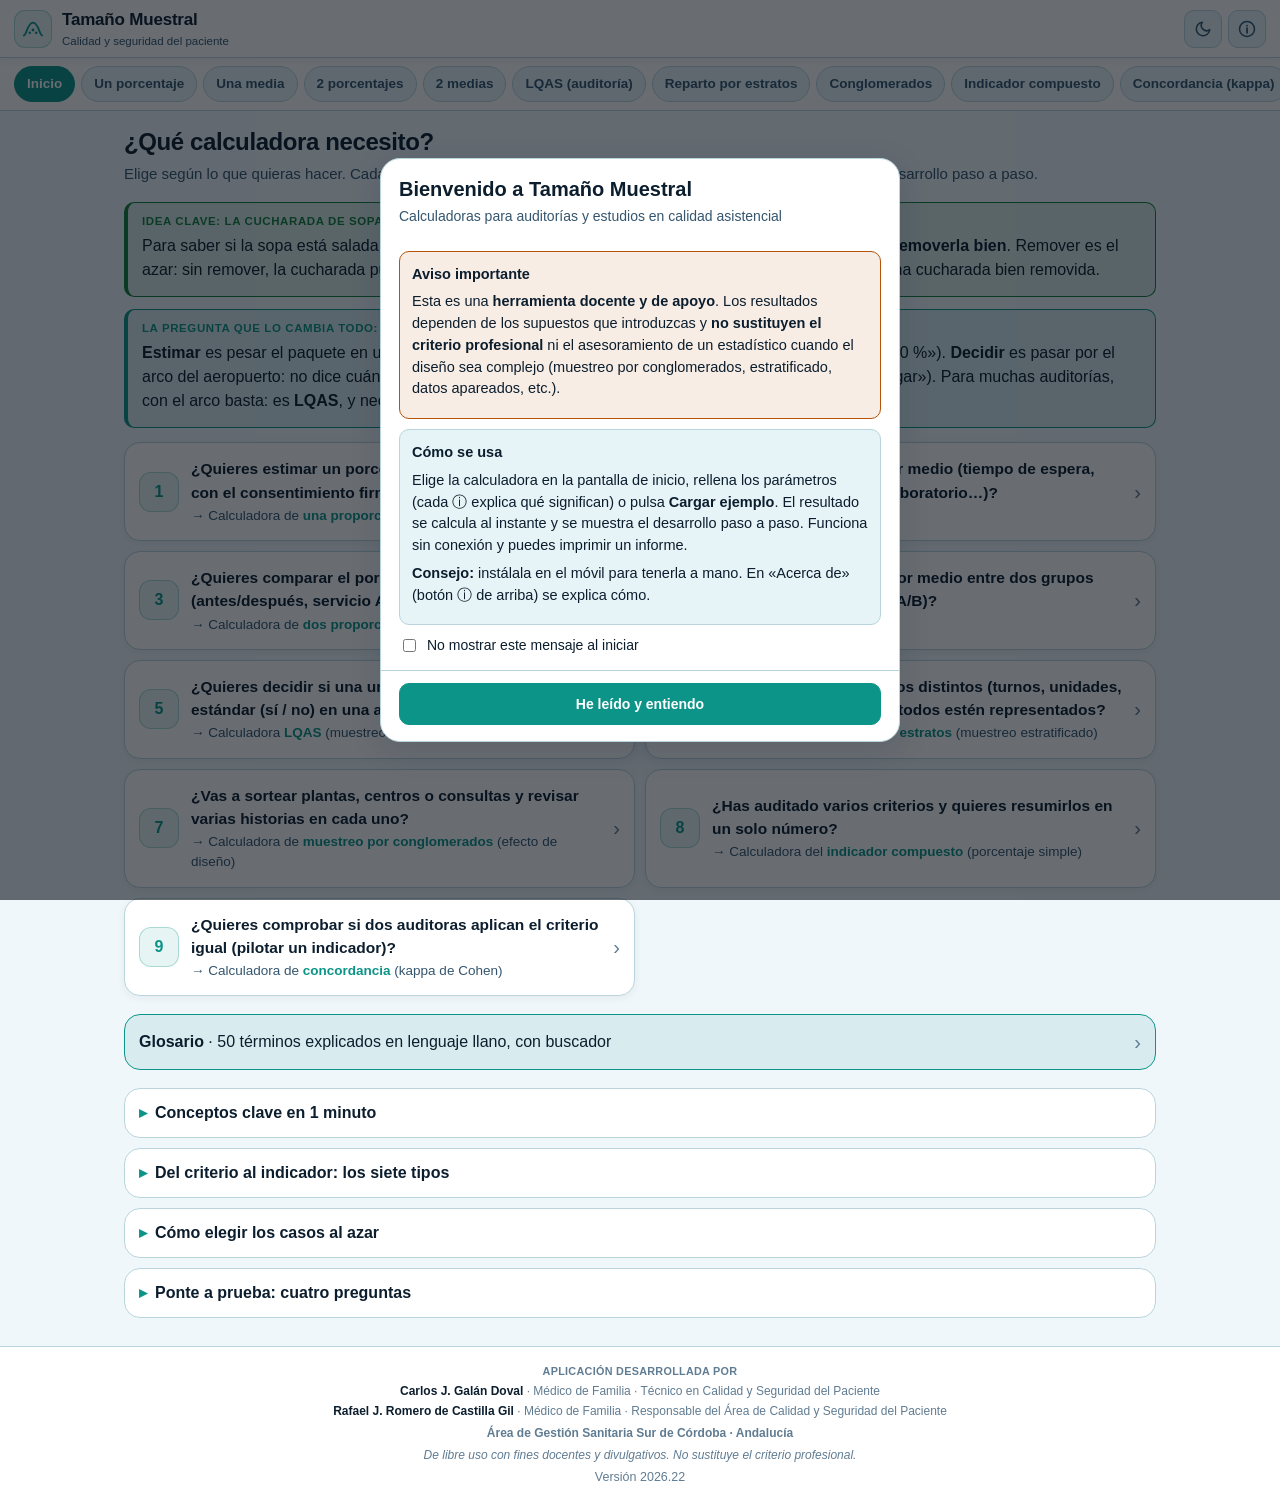
==== tamano-muestral/index.html @ 7756d3dc "Edición independiente 2026.17 Co-Authored-By: Claude Opus 5.5 <noreply@anthropic.com>" ====
<!DOCTYPE html>
<html lang="es">
<head>
  <meta charset="UTF-8" />
  <meta name="viewport" content="width=device-width, initial-scale=1.0" />
  <meta name="theme-color" content="#0d1b2a" id="meta-theme-color" />
  <meta name="mobile-web-app-capable" content="yes" />
  <meta name="apple-mobile-web-app-capable" content="yes" />
  <meta name="apple-mobile-web-app-status-bar-style" content="black-translucent" />
  <meta name="apple-mobile-web-app-title" content="Tamaño Muestral" />
  <meta name="description" content="Calculadoras de tamaño muestral para auditorías y estudios en calidad asistencial: proporciones, medias, comparación de grupos y LQAS" />
  <link rel="manifest" href="manifest.json" />
  <link rel="icon" type="image/png" sizes="32x32" href="favicon-32.png?v=1" />
  <link rel="icon" type="image/png" sizes="16x16" href="favicon-16.png?v=1" />
  <link rel="apple-touch-icon" href="icon-180.png?v=1" />
  <title>Tamaño Muestral · Calidad asistencial</title>
  <script>
    // Tema antes del primer pintado (evita parpadeo): preferencia guardada o del sistema
    (function () {
      var t = null; try { t = localStorage.getItem("ei-aud-tm-tammuestral-tema"); } catch (e) {}
      if (!t) t = (window.matchMedia && matchMedia("(prefers-color-scheme: dark)").matches) ? "oscuro" : "claro";
      document.documentElement.setAttribute("data-tema", t);
    })();
  </script>
  <link rel="stylesheet" href="styles.css?v=2026.22" />
</head>
<body>

  <header class="app-header">
    <a class="header-brand" href="#/" aria-label="Inicio">
      <span class="header-logo">
        <svg width="22" height="22" viewBox="0 0 24 24" fill="none" aria-hidden="true"><path d="M2 19c3 0 4-14 10-14s7 14 10 14" stroke="currentColor" stroke-width="2" stroke-linecap="round"/><circle cx="12" cy="13" r="1.6" fill="currentColor"/><circle cx="8.5" cy="16" r="1.4" fill="currentColor"/><circle cx="15.5" cy="16" r="1.4" fill="currentColor"/></svg>
      </span>
      <span>
        <span class="header-title">Tamaño Muestral</span>
        <span class="header-subtitle">Calidad y seguridad del paciente</span>
      </span>
    </a>
    <div class="header-actions">
      <button class="icon-btn" id="btn-tema" aria-label="Cambiar entre modo claro y oscuro" title="Modo claro / oscuro">
        <svg width="18" height="18" viewBox="0 0 24 24" fill="none" aria-hidden="true"><path d="M21 12.8A9 9 0 1 1 11.2 3a7 7 0 0 0 9.8 9.8z" stroke="currentColor" stroke-width="2" stroke-linejoin="round"/></svg>
      </button>
      <button class="icon-btn" id="btn-acerca" aria-label="Acerca de" title="Acerca de">
        <svg width="18" height="18" viewBox="0 0 24 24" fill="none" aria-hidden="true"><circle cx="12" cy="12" r="10" stroke="currentColor" stroke-width="2"/><path d="M12 11v6M12 7.5v.01" stroke="currentColor" stroke-width="2.4" stroke-linecap="round"/></svg>
      </button>
    </div>
  </header>

  <nav class="calc-nav" id="calc-nav" aria-label="Calculadoras"></nav>

  <main id="view" class="view" tabindex="-1"></main>

  <footer class="app-footer">
    <span class="autor-titulo">Aplicación desarrollada por</span>
    <span class="autor"><b>Carlos J. Galán Doval</b> · Médico de Familia · Técnico en Calidad y Seguridad del Paciente</span>
    <span class="autor"><b>Rafael J. Romero de Castilla Gil</b> · Médico de Familia · Responsable del Área de Calidad y Seguridad del Paciente</span>
    <span class="autor-area">Área de Gestión Sanitaria Sur de Córdoba · Andalucía</span>
    <span class="autor-uso">De libre uso con fines docentes y divulgativos. No sustituye el criterio profesional.</span>
    <span class="footer-version" id="footer-version"></span>
  </footer>

  <!-- MODAL BIENVENIDA -->
  <div class="modal-overlay" id="modal-bienvenida" hidden>
    <div class="modal" role="dialog" aria-modal="true" aria-labelledby="bienv-titulo">
      <div class="modal-header">
        <h2 id="bienv-titulo">Bienvenido a Tamaño Muestral</h2>
        <p class="modal-sub">Calculadoras para auditorías y estudios en calidad asistencial</p>
      </div>
      <div class="modal-body">
        <div class="modal-bloque modal-bloque--aviso">
          <strong>Aviso importante</strong>
          <p>Esta es una <b>herramienta docente y de apoyo</b>. Los resultados dependen de los supuestos que introduzcas y <b>no sustituyen el criterio profesional</b> ni el asesoramiento de un estadístico cuando el diseño sea complejo (muestreo por conglomerados, estratificado, datos apareados, etc.).</p>
        </div>
        <div class="modal-bloque">
          <strong>Cómo se usa</strong>
          <p>Elige la calculadora en la pantalla de inicio, rellena los parámetros (cada ⓘ explica qué significan) o pulsa <b>Cargar ejemplo</b>. El resultado se calcula al instante y se muestra el desarrollo paso a paso. Funciona sin conexión y puedes imprimir un informe.</p>
          <p><b>Consejo:</b> instálala en el móvil para tenerla a mano. En «Acerca de» (botón ⓘ de arriba) se explica cómo.</p>
        </div>
        <label class="modal-check"><input type="checkbox" id="modal-no-repetir" /> <span>No mostrar este mensaje al iniciar</span></label>
      </div>
      <div class="modal-footer"><button class="btn btn--primary" id="btn-bienv-ok">He leído y entiendo</button></div>
    </div>
  </div>

  <!-- MODAL ACERCA DE -->
  <div class="modal-overlay" id="modal-acerca" hidden>
    <div class="modal" role="dialog" aria-modal="true" aria-labelledby="acerca-titulo">
      <div class="modal-header">
        <h2 id="acerca-titulo">Acerca de Tamaño Muestral</h2>
        <button class="icon-btn modal-close" id="btn-acerca-cerrar" aria-label="Cerrar">✕</button>
      </div>
      <div class="modal-body">
        <p>Aplicación web (PWA) estática, sin dependencias externas y utilizable sin conexión, para calcular el tamaño de muestra necesario en estudios y auditorías de calidad asistencial.</p>
        <div class="modal-bloque">
          <strong>Fórmulas y referencias</strong>
          <ul>
            <li>Una proporción / una media: fórmula con z bilateral y corrección por población finita (Cochran, <i>Sampling Techniques</i>).</li>
            <li>Dos proporciones: Fleiss, Levin y Paik, <i>Statistical Methods for Rates and Proportions</i>, con corrección de continuidad opcional.</li>
            <li>Dos medias: fórmula clásica de comparación de medias con varianza común (Rosner, <i>Fundamentals of Biostatistics</i>).</li>
            <li>LQAS: Lemeshow y Taber, <i>World Health Stat Q</i> 1991; Robertson y Valadez, <i>Soc Sci Med</i> 2006. Distribución binomial (N desconocido) o hipergeométrica (N conocido).</li>
            <li>z: inversa de la normal estándar (algoritmo de Acklam con refinamiento, precisión mejor que 1e-9).</li>
          </ul>
        </div>
        <div class="modal-bloque">
          <strong>Otras herramientas</strong>
          <p>Forma parte de un conjunto de herramientas de calidad y seguridad del paciente. Si quieres conocer las demás, pide información a sus autores.</p>
        </div>
        <div class="modal-bloque modal-bloque--aviso">
          <strong>Limitaciones</strong>
          <p>Se asume muestreo aleatorio simple. Si el muestreo es por conglomerados o estratificado, multiplica por el efecto de diseño o consulta a un estadístico.</p>
        </div>
        <div class="modal-bloque" id="instalar-bloque">
          <strong>Instalar en el móvil o el ordenador</strong>
          <p class="instalada-msg">Ya estás usando la aplicación instalada.</p>
          <ul class="instalar-lista">
            <li><b>iPhone o iPad</b> (Safari): pulsa el botón <b>Compartir</b> (el cuadrado con una flecha hacia arriba) y elige <b>«Añadir a pantalla de inicio»</b>.</li>
            <li><b>Android</b> (Chrome): abre el menú <b>⋮</b> y elige <b>«Instalar aplicación»</b> o «Añadir a pantalla de inicio».</li>
            <li><b>Ordenador</b> (Chrome o Edge): pulsa el icono de instalar que aparece a la derecha de la barra de direcciones.</li>
          </ul>
          <p>Una vez instalada se abre como una app más y <b>funciona sin conexión</b>.</p>
          <button type="button" class="btn btn--primary" id="btn-instalar" hidden>Instalar ahora</button>
        </div>
        <div class="modal-bloque">
          <strong>Historial de versiones</strong>
          <div id="historial-versiones"></div>
        </div>
        <p class="about-version" id="about-version"></p>
        <div class="about-credit">
          <span class="autor-titulo">Aplicación desarrollada por</span>
          <span class="autor"><b>Carlos J. Galán Doval</b> · Médico de Familia · Técnico en Calidad y Seguridad del Paciente</span>
          <span class="autor"><b>Rafael J. Romero de Castilla Gil</b> · Médico de Familia · Responsable del Área de Calidad y Seguridad del Paciente</span>
          <span class="autor-area">Área de Gestión Sanitaria Sur de Córdoba · Andalucía</span>
          <span class="autor-uso">De libre uso con fines docentes y divulgativos. No sustituye el criterio profesional.</span>
        </div>
      </div>
    </div>
  </div>

  <!-- MODAL NOVEDADES (tras actualizar) -->
  <div class="modal-overlay" id="modal-novedades" hidden>
    <div class="modal" role="dialog" aria-modal="true" aria-labelledby="novedades-titulo">
      <div class="modal-header">
        <h2 id="novedades-titulo">Tamaño Muestral se ha actualizado</h2>
        <p class="modal-sub" id="novedades-sub">Esto es lo nuevo</p>
      </div>
      <div class="modal-body" id="novedades-body"></div>
      <div class="modal-footer"><button class="btn btn--primary" id="btn-novedades-ok">Entendido</button></div>
    </div>
  </div>

  <script src="stats.js?v=2026.22"></script>
  <script src="app.js?v=2026.22"></script>
</body>
</html>
---- tamano-muestral/styles.css ----
/* ============================================================
   styles.css — Tamaño Muestral
   Tokens y paleta heredados de DosisPed. Móvil primero (360 px).
   Tema: html[data-tema="claro|oscuro"] (por defecto el del sistema, ver index.html)
   ============================================================ */

:root {
  --bg: #f0f7fb; --bg-2: #ffffff; --bg-3: #e6f3f7; --bg-4: #d4e8ef;
  --border: #b8d4dc; --border-lite: #9bbfca;
  --cyan: #0d9488; --cyan-dim: rgba(13,148,136,.10); --cyan-glow: rgba(13,148,136,.28);
  --green: #15803d; --green-dim: rgba(21,128,61,.10);
  --amber: #b45309; --amber-dim: rgba(180,83,9,.10);
  --red: #be123c; --red-dim: rgba(190,18,60,.08);
  --pink: #be185d;
  --text-1: #0c1e2e; --text-2: #34556e; --text-3: #607c92;
  --radius: 10px; --radius-lg: 16px;
  --font: -apple-system, BlinkMacSystemFont, "Inter", "Segoe UI", Roboto, Helvetica, Arial, sans-serif;
  --mono: ui-monospace, "SF Mono", "JetBrains Mono", Menlo, Consolas, monospace;
  --shadow: 0 8px 32px rgba(13,27,42,.12); --shadow-sm: 0 2px 8px rgba(13,27,42,.06);
  --header-h: 58px;
}
:root[data-tema="oscuro"] {
  --bg: #0d1b2a; --bg-2: #142535; --bg-3: #1b3145; --bg-4: #234058;
  --border: #2d4761; --border-lite: #3f5e80;
  --cyan: #2dd4bf; --cyan-dim: rgba(45,212,191,.13); --cyan-glow: rgba(45,212,191,.32);
  --green: #4ade80; --green-dim: rgba(74,222,128,.13);
  --amber: #fbbf24; --amber-dim: rgba(251,191,36,.13);
  --red: #fb7185; --red-dim: rgba(251,113,133,.13);
  --pink: #f472b6;
  --text-1: #e6f0fa; --text-2: #8fb1ce; --text-3: #6f8fa8;
  --shadow: 0 8px 32px rgba(0,0,0,.5); --shadow-sm: 0 2px 8px rgba(0,0,0,.3);
}

* { box-sizing: border-box; -webkit-tap-highlight-color: transparent; }
html { -webkit-text-size-adjust: 100%; }
body { margin: 0; background: var(--bg); color: var(--text-1); font-family: var(--font); font-size: 16px; line-height: 1.5; min-height: 100vh; display: flex; flex-direction: column; }
[hidden] { display: none !important; }
button { font-family: inherit; cursor: pointer; }
h1, h2, h3 { line-height: 1.25; margin: 0; }
a { color: var(--cyan); }

/* ---------- Header ---------- */
.app-header { position: sticky; top: 0; z-index: 30; height: var(--header-h); padding: 0 14px; padding-top: env(safe-area-inset-top); display: flex; align-items: center; justify-content: space-between; gap: 8px; background: var(--bg-2); border-bottom: 1px solid var(--border); box-shadow: var(--shadow-sm); }
.header-brand { display: flex; align-items: center; gap: 10px; text-decoration: none; color: var(--text-1); min-width: 0; }
.header-logo { width: 38px; height: 38px; flex: none; display: grid; place-items: center; border-radius: 11px; background: var(--cyan-dim); color: var(--cyan); border: 1px solid var(--cyan-glow); }
.header-title { display: block; font-weight: 800; font-size: 17px; letter-spacing: -.2px; }
.header-subtitle { display: block; font-size: 11.5px; color: var(--text-2); white-space: nowrap; overflow: hidden; text-overflow: ellipsis; }
.header-actions { display: flex; gap: 6px; }
.icon-btn { width: 38px; height: 38px; display: grid; place-items: center; border-radius: 10px; border: 1px solid var(--border); background: var(--bg-3); color: var(--text-2); font-size: 16px; }
.icon-btn:hover { color: var(--cyan); border-color: var(--cyan); }

/* ---------- Navegación entre calculadoras ---------- */
.calc-nav { display: flex; gap: 6px; overflow-x: auto; padding: 8px 14px; background: var(--bg-2); border-bottom: 1px solid var(--border); scrollbar-width: none; }
.calc-nav::-webkit-scrollbar { display: none; }
.calc-nav a { flex: none; padding: 7px 12px; border-radius: 999px; font-size: 13.5px; font-weight: 600; text-decoration: none; color: var(--text-2); background: var(--bg-3); border: 1px solid var(--border); white-space: nowrap; }
.calc-nav a.active { background: var(--cyan); color: #fff; border-color: var(--cyan); }
:root[data-tema="oscuro"] .calc-nav a.active { color: #06231f; }

/* ---------- Vista ---------- */
.view { flex: 1; width: 100%; max-width: 1060px; margin: 0 auto; padding: 16px 14px 28px; outline: none; }
.app-footer { padding: 16px 16px calc(16px + env(safe-area-inset-bottom)); text-align: center; font-size: 12px; color: var(--text-3); border-top: 1px solid var(--border); background: var(--bg-2); }

.page-title { font-size: 24px; font-weight: 800; letter-spacing: -.4px; }
.page-lead { color: var(--text-2); margin: 6px 0 16px; font-size: 15px; }

/* ---------- Inicio ---------- */
.guide { display: grid; gap: 10px; }
.guide-card { display: flex; gap: 12px; align-items: center; text-decoration: none; color: var(--text-1); padding: 14px; background: var(--bg-2); border: 1px solid var(--border); border-radius: var(--radius-lg); box-shadow: var(--shadow-sm); transition: border-color .15s, transform .1s; }
.guide-card:hover { border-color: var(--cyan); }
.guide-card:active { transform: scale(.99); }
.guide-num { flex: none; width: 40px; height: 40px; border-radius: 12px; display: grid; place-items: center; font-weight: 800; background: var(--cyan-dim); color: var(--cyan); border: 1px solid var(--cyan-glow); }
.guide-q { font-weight: 700; font-size: 15.5px; }
.guide-a { font-size: 13.5px; color: var(--text-2); margin-top: 2px; }
.guide-a b { color: var(--cyan); }
.guide-go { margin-left: auto; color: var(--text-3); font-size: 20px; }
@media (min-width: 720px) { .guide { grid-template-columns: 1fr 1fr; } }

.glossary { margin-top: 18px; }

/* ---------- Tarjetas / bloques ---------- */
.card { background: var(--bg-2); border: 1px solid var(--border); border-radius: var(--radius-lg); padding: 14px; box-shadow: var(--shadow-sm); }
.intro { margin: 12px 0; display: grid; gap: 8px; }
.intro p { margin: 0; font-size: 14.5px; color: var(--text-2); }
.intro b { color: var(--text-1); }
.toolbar { display: flex; flex-wrap: wrap; gap: 8px; margin: 12px 0; }

.btn { padding: 10px 14px; border-radius: 10px; border: 1px solid var(--border-lite); background: var(--bg-2); color: var(--text-1); font-weight: 600; font-size: 14px; min-height: 42px; }
.btn:hover { border-color: var(--cyan); color: var(--cyan); }
.btn--primary { background: var(--cyan); border-color: var(--cyan); color: #fff; }
.btn--primary:hover { color: #fff; filter: brightness(1.08); }
:root[data-tema="oscuro"] .btn--primary { color: #06231f; }
:root[data-tema="oscuro"] .btn--primary:hover { color: #06231f; }
.btn--ghost { background: transparent; }

details.gloss, details.steps { background: var(--bg-2); border: 1px solid var(--border); border-radius: var(--radius-lg); }
details > summary { cursor: pointer; padding: 12px 14px; font-weight: 700; list-style: none; display: flex; align-items: center; gap: 8px; }
details > summary::-webkit-details-marker { display: none; }
details > summary::before { content: "▸"; color: var(--cyan); transition: transform .15s; }
details[open] > summary::before { transform: rotate(90deg); }
.gloss-body { padding: 0 14px 12px; font-size: 14px; color: var(--text-2); }
.gloss-body dt { font-weight: 700; color: var(--text-1); margin-top: 8px; }
.gloss-body dd { margin: 0; }

/* ---------- Layout calculadora ---------- */
.calc-grid { display: grid; grid-template-columns: minmax(0, 1fr); gap: 14px; }
.calc-grid > * { min-width: 0; }
@media (min-width: 900px) {
  .calc-grid { grid-template-columns: minmax(340px, 440px) minmax(0, 1fr); align-items: start; }
  .calc-result-col { position: sticky; top: calc(var(--header-h) + 62px); }
}

.field { padding: 12px 0; border-bottom: 1px dashed var(--border); }
.field:last-of-type { border-bottom: 0; }
.field-head { display: flex; align-items: center; gap: 6px; margin-bottom: 6px; }
.field-label { font-weight: 700; font-size: 14.5px; }
.field-opt { font-weight: 500; font-size: 12px; color: var(--text-3); }
.info-btn { width: 24px; height: 24px; border-radius: 50%; border: 1px solid var(--border-lite); background: var(--bg-3); color: var(--cyan); font-size: 13px; font-weight: 700; line-height: 1; padding: 0; }
.info-btn[aria-expanded="true"] { background: var(--cyan); color: #fff; border-color: var(--cyan); }
.help { margin: 0 0 8px; padding: 9px 11px; font-size: 13.5px; color: var(--text-2); background: var(--cyan-dim); border-left: 3px solid var(--cyan); border-radius: 6px; }

.input-wrap { display: flex; align-items: stretch; border: 1.5px solid var(--border-lite); border-radius: 10px; background: var(--bg); overflow: hidden; }
.input-wrap:focus-within { border-color: var(--cyan); box-shadow: 0 0 0 3px var(--cyan-glow); }
.input-wrap.invalid { border-color: var(--red); }
.input-wrap input { flex: 1; min-width: 0; padding: 11px 12px; border: 0; outline: 0; background: transparent; color: var(--text-1); font: 600 18px var(--font); }
.input-unit { display: grid; place-items: center; padding: 0 12px; color: var(--text-3); font-size: 13.5px; background: var(--bg-3); border-left: 1px solid var(--border); white-space: nowrap; }
.quick { display: flex; flex-wrap: wrap; gap: 6px; margin-top: 8px; }
.chip { padding: 6px 12px; border-radius: 999px; border: 1px solid var(--border-lite); background: var(--bg-3); color: var(--text-2); font-size: 13.5px; font-weight: 600; min-height: 34px; }
.chip.active { background: var(--cyan); border-color: var(--cyan); color: #fff; }
:root[data-tema="oscuro"] .chip.active { color: #06231f; }
.chip--accent { border-color: var(--cyan); color: var(--cyan); }
.seg { display: flex; border: 1.5px solid var(--border-lite); border-radius: 10px; overflow: hidden; }
.seg button { flex: 1; padding: 10px 8px; border: 0; background: var(--bg); color: var(--text-2); font-weight: 600; font-size: 14px; }
.seg button + button { border-left: 1px solid var(--border-lite); }
.seg button.active { background: var(--cyan); color: #fff; }
:root[data-tema="oscuro"] .seg button.active { color: #06231f; }
.check { display: flex; gap: 10px; align-items: center; font-weight: 600; font-size: 14.5px; cursor: pointer; }
.check input { width: 20px; height: 20px; accent-color: var(--cyan); }

.minibar { position: sticky; bottom: 0; margin: 10px -14px -14px; padding: 10px 14px; display: flex; justify-content: space-between; align-items: center; gap: 10px; background: var(--cyan); color: #fff; border-radius: 0 0 var(--radius-lg) var(--radius-lg); font-weight: 700; border: 0; width: calc(100% + 28px); text-align: left; font-size: 15px; }
:root[data-tema="oscuro"] .minibar { color: #06231f; }
.minibar .mb-val { font-size: 22px; font-weight: 800; }
@media (min-width: 900px) { .minibar { display: none; } }

/* ---------- Resultado ---------- */
.result-card { padding: 18px 16px; text-align: center; border-radius: var(--radius-lg); border: 1px solid var(--cyan-glow); background: linear-gradient(160deg, var(--cyan-dim), var(--bg-2)); box-shadow: var(--shadow-sm); }
.res-label { font-size: 13px; text-transform: uppercase; letter-spacing: .6px; color: var(--text-2); font-weight: 700; }
.res-big { font-size: 56px; font-weight: 800; color: var(--cyan); line-height: 1.1; letter-spacing: -1px; margin: 4px 0; font-variant-numeric: tabular-nums; }
.res-sub { color: var(--text-2); font-size: 14px; }
.extras { display: flex; flex-wrap: wrap; justify-content: center; gap: 8px; margin-top: 12px; }
.extra { padding: 6px 12px; border-radius: 10px; background: var(--bg-2); border: 1px solid var(--border); font-size: 13px; color: var(--text-2); }
.extra b { color: var(--text-1); font-size: 15px; }
.interp { margin: 12px 0; padding: 12px 14px; border-radius: var(--radius); background: var(--green-dim); border-left: 4px solid var(--green); font-size: 15px; }
.warn { margin: 8px 0; padding: 10px 12px; border-radius: var(--radius); background: var(--amber-dim); border-left: 4px solid var(--amber); font-size: 14px; }
.note { margin: 8px 0; padding: 10px 12px; border-radius: var(--radius); background: var(--cyan-dim); border-left: 4px solid var(--cyan); font-size: 14px; color: var(--text-2); }
.error-box { padding: 14px; border-radius: var(--radius-lg); background: var(--red-dim); border: 1px solid var(--red); color: var(--text-1); font-size: 14.5px; }
.error-box ul { margin: 6px 0 0; padding-left: 20px; }
.placeholder-box { padding: 24px 14px; text-align: center; color: var(--text-3); border: 1.5px dashed var(--border-lite); border-radius: var(--radius-lg); }

.steps-body { padding: 0 14px 14px; }
.steps-body ol { margin: 0; padding-left: 22px; display: grid; grid-template-columns: minmax(0, 1fr); gap: 12px; }
.steps-body li::marker { color: var(--cyan); font-weight: 700; }
.step-t { font-weight: 700; margin-bottom: 4px; }
.formula { font-family: var(--mono); font-size: 13.5px; background: var(--bg-3); border: 1px solid var(--border); border-radius: 8px; padding: 7px 10px; margin: 4px 0; overflow-x: auto; white-space: pre-wrap; }
@media (max-width: 480px) { .formula { font-size: 12.5px; padding: 6px 8px; } }
.step-note { font-size: 13.5px; color: var(--text-2); margin-top: 4px; }
.table-wrap { overflow-x: auto; }
table.mini { border-collapse: collapse; font-size: 13.5px; width: 100%; }
table.mini th, table.mini td { padding: 5px 8px; border-bottom: 1px solid var(--border); text-align: right; }
table.mini th:first-child, table.mini td:first-child { text-align: left; }
table.mini tr.sel { background: var(--cyan-dim); font-weight: 700; }

/* ---------- Explicado fácil (cajas como las del tema del curso) ---------- */
.box { margin: 12px 0; padding: 10px 14px; border-radius: var(--radius); border: 1px solid var(--border); border-left-width: 4px; background: var(--bg-2); }
.box p { margin: 4px 0; }
.box-tag { display: block; font-size: 11.5px; font-weight: 800; letter-spacing: .6px; text-transform: uppercase; margin-bottom: 2px; }
.box--idea { background: var(--green-dim); border-color: var(--green); }
.box--idea .box-tag { color: var(--green); }
.box--trampa { background: var(--amber-dim); border-color: var(--amber); }
.box--trampa .box-tag { color: var(--amber); }
.box--practica { background: var(--cyan-dim); border-color: var(--cyan); }
.box--practica .box-tag { color: var(--cyan); }
.box--ejemplo { background: var(--bg-3); border-color: var(--text-3); }
.box--ejemplo .box-tag { color: var(--text-2); }
.box .formula { margin: 6px 0; }
details.facil { margin: 0 0 14px; background: var(--bg-2); border: 1px solid var(--border); border-radius: var(--radius-lg); }
.facil-body { padding: 0 14px 12px; font-size: 14.5px; }
.facil-body h3 { font-size: 15.5px; margin: 14px 0 6px; }
.facil-body ul, .facil-body ol { padding-left: 20px; margin: 6px 0; }
.facil-body li + li { margin-top: 4px; }
table.facil-tabla td, table.facil-tabla th { text-align: left; vertical-align: top; }
.antes { margin: 6px 0 14px; }
.home-gloss + .home-gloss, .glossary details + details { margin-top: 10px; }

/* ---------- Semáforo LQAS ---------- */
.semaforo { display: grid; grid-template-columns: minmax(0, 1fr) minmax(0, 1fr); gap: 8px; margin: 12px 0; }
.sem { display: flex; gap: 10px; align-items: center; padding: 10px 12px; border-radius: var(--radius); border: 1px solid var(--border); background: var(--bg-2); }
.sem b { display: block; font-size: 15px; }
.sem span:not(.sem-luz) { font-size: 13px; color: var(--text-2); }
.sem-luz { flex: none; width: 22px; height: 22px; border-radius: 50%; }
.sem--verde { border-color: var(--green); background: var(--green-dim); }
.sem--verde .sem-luz { background: var(--green); box-shadow: 0 0 0 4px var(--green-dim); }
.sem--rojo { border-color: var(--red); background: var(--red-dim); }
.sem--rojo .sem-luz { background: var(--red); box-shadow: 0 0 0 4px var(--red-dim); }
@media (max-width: 420px) { .semaforo { grid-template-columns: minmax(0, 1fr); } }

/* ---------- Indicador compuesto ---------- */
.cmp-row { padding: 10px; margin: 8px 0; border: 1px solid var(--border); border-radius: var(--radius); background: var(--bg-3); }
.cmp-row-head { display: flex; gap: 8px; align-items: center; }
.cmp-num { flex: none; width: 24px; height: 24px; display: grid; place-items: center; border-radius: 50%; background: var(--cyan); color: #fff; font-size: 13px; font-weight: 800; }
:root[data-tema="oscuro"] .cmp-num { color: #06231f; }
.cmp-nom { flex: 1; min-width: 0; padding: 8px 10px; border: 1.5px solid var(--border-lite); border-radius: 8px; background: var(--bg); color: var(--text-1); font: 600 15px var(--font); }
.cmp-del { flex: none; width: 32px; height: 32px; }
.cmp-nums { display: grid; grid-template-columns: minmax(0, 1fr) minmax(0, 1fr); gap: 8px; margin-top: 8px; }
.cmp-nums label { display: grid; gap: 3px; font-size: 12.5px; color: var(--text-2); font-weight: 600; }
.cmp-nums input { width: 100%; padding: 8px 10px; border: 1.5px solid var(--border-lite); border-radius: 8px; background: var(--bg); color: var(--text-1); font: 700 17px var(--font); }
.cmp-in:focus { outline: none; border-color: var(--cyan); box-shadow: 0 0 0 3px var(--cyan-glow); }
.input-wrap .cmp-in { flex: 1; min-width: 0; padding: 11px 12px; border: 0; background: transparent; color: var(--text-1); font: 600 18px var(--font); box-shadow: none; }
.cmp-add { width: 100%; margin-top: 4px; }
.cmp-bars { display: grid; gap: 12px; margin-top: 8px; }
.cmp-bar-top { display: flex; justify-content: space-between; gap: 10px; font-size: 14px; }
.cmp-track { position: relative; height: 12px; margin: 5px 0 3px; border-radius: 999px; background: var(--bg-3); border: 1px solid var(--border); }
.cmp-fill { height: 100%; border-radius: 999px; background: var(--cyan); }
.cmp-bar--flojo .cmp-fill { background: var(--amber); }
.cmp-bar--flojo .cmp-bar-top b { color: var(--amber); }
.cmp-mark { position: absolute; top: -4px; bottom: -4px; width: 2px; background: var(--text-1); }
.cmp-bar-sub { font-size: 12.5px; color: var(--text-3); }

/* ---------- Ponte a prueba ---------- */
.quiz-q + .quiz-q { margin-top: 14px; padding-top: 12px; border-top: 1px dashed var(--border); }
.quiz-q p { margin: 4px 0 8px; color: var(--text-1); }
.quiz-o { display: block; width: 100%; text-align: left; margin: 6px 0; padding: 9px 12px; border-radius: 10px; border: 1.5px solid var(--border-lite); background: var(--bg); color: var(--text-1); font: 600 14px var(--font); cursor: pointer; }
.quiz-o--ok { border-color: var(--green); background: var(--green-dim); }
.quiz-o--mal { border-color: var(--red); background: var(--red-dim); }
.quiz-fb { padding: 8px 10px; border-radius: 8px; background: var(--bg-3); font-size: 14px; }

/* ---------- Tabla de consulta exacta ---------- */
details.tabla-exacta { margin-top: 14px; }
.seg--tabla { margin: 10px 0; }
.seg--tabla button { font-size: 13px; padding: 9px 6px; }
.tabla-te { width: auto; min-width: 100%; font-size: 13px; }
.tabla-te th, .tabla-te td { text-align: center !important; padding: 3px 4px; white-space: nowrap; }
.tabla-te tbody th, .tabla-te .te-esq { position: sticky; left: 0; z-index: 1; background: var(--bg-2); text-align: left !important; }
.tabla-te .te-esq { font-size: 11.5px; white-space: normal; min-width: 76px; }
.te-celda { border: 0; background: transparent; color: var(--text-1); font: 600 13px var(--font); padding: 4px 6px; border-radius: 6px; cursor: pointer; font-variant-numeric: tabular-nums; }
.te-celda:hover, .te-celda:focus-visible { background: var(--cyan-dim); outline: none; }
.te-sel { background: var(--amber-dim); }
.te-sel .te-celda { color: var(--amber); font-weight: 800; }
.te-vacia { color: var(--text-3); }

/* ---------- Ya tengo los resultados ---------- */
.analisis { margin-top: 14px; }
.an-titulo { font-size: 18px; margin: 0 0 4px; }
.an-intro { margin: 0 0 10px; font-size: 14px; color: var(--text-2); }
.an-campos { display: grid; grid-template-columns: repeat(auto-fit, minmax(140px, 1fr)); gap: 10px; margin-bottom: 10px; }
.an-campo { display: grid; gap: 4px; font-size: 13px; font-weight: 600; color: var(--text-2); }
.an-campo input { width: 100%; padding: 10px 12px; border: 1.5px solid var(--border-lite); border-radius: 10px; background: var(--bg); color: var(--text-1); font: 700 18px var(--font); }
.an-campo input:focus { outline: none; border-color: var(--cyan); box-shadow: 0 0 0 3px var(--cyan-glow); }
.an-sem { display: flex; gap: 12px; align-items: center; margin: 10px 0; padding: 12px 14px; border-radius: var(--radius); border: 2px solid var(--border); }
.an-sem b { display: block; font-size: 16px; }
.an-sem span:not(.sem-luz) { font-size: 13.5px; color: var(--text-2); }
.an-sem .sem-luz { width: 28px; height: 28px; }
.an-sem--verde { border-color: var(--green); background: var(--green-dim); }
.an-sem--verde .sem-luz { background: var(--green); box-shadow: 0 0 0 5px var(--green-dim); }
.an-sem--rojo { border-color: var(--red); background: var(--red-dim); }
.an-sem--rojo .sem-luz { background: var(--red); box-shadow: 0 0 0 5px var(--red-dim); }
.an-sem--gris { border-color: var(--amber); background: var(--amber-dim); }
.an-sem--gris .sem-luz { background: var(--amber); box-shadow: 0 0 0 5px var(--amber-dim); }
.an-res { text-align: center; padding: 10px; border-radius: var(--radius); background: var(--bg-3); border: 1px solid var(--border); }
.an-res-big { font-size: 40px; font-weight: 800; color: var(--cyan); line-height: 1.1; }
.an-ic { margin-top: 4px; font-size: 15px; }
.an-frase { margin: 10px 0; padding: 10px 14px; border-radius: var(--radius); border: 1px dashed var(--cyan); background: var(--cyan-dim); }
.an-frase .box-tag { color: var(--cyan); }
.an-frase p { margin: 4px 0 0; font-style: italic; }
body.ver-informe .an-vacio { display: none; }
.cmp-nums--1 { grid-template-columns: minmax(0, 1fr); }
.sorteo-estrato { margin: 12px 0 0; font-size: 14px; }
.kappa-tabla th, .kappa-tabla td { text-align: center !important; }
.kappa-tabla tbody th { text-align: left !important; }
.kap-si { background: var(--green-dim); font-weight: 800; }
.kap-no { background: var(--amber-dim); font-weight: 800; }
/* Instalar */
.instalar-lista { margin: 6px 0; padding-left: 20px; }
.instalar-lista li + li { margin-top: 4px; }
.instalada-msg { display: none; font-weight: 700; color: var(--green); }
#instalar-bloque.instalada .instalada-msg { display: block; }
#instalar-bloque.instalada .instalar-lista, #instalar-bloque.instalada .instalar-lista + p { display: none; }

/* ---------- Glosario ---------- */
.glos-buscar { margin: 12px 0 4px; }
.glos-buscar input { flex: 1; min-width: 0; padding: 12px 14px; border: 0; outline: 0; background: transparent; color: var(--text-1); font: 600 16px var(--font); }
.glos-lista { margin: 8px 0 0; display: grid; gap: 8px; }
.glos-item { padding: 10px 14px; border-radius: var(--radius); background: var(--bg-2); border: 1px solid var(--border); }
.glos-item dt { font-weight: 800; color: var(--text-1); }
.glos-item dd { margin: 3px 0 0; color: var(--text-2); font-size: 14.5px; }
.glos-link { white-space: nowrap; font-weight: 700; color: var(--cyan); text-decoration: none; }
.glos-portada { display: flex; justify-content: space-between; align-items: center; gap: 10px; margin: 18px 0 0; padding: 12px 14px; border-radius: var(--radius-lg); border: 1.5px solid var(--cyan); background: var(--cyan-dim); color: var(--text-1); text-decoration: none; }

/* ---------- Sorteo ---------- */
.sorteo .toolbar { margin: 8px 0 0; }
.sorteo-nums { font: 600 15px var(--mono); line-height: 1.7; margin: 10px 0 4px; padding: 8px 10px; background: var(--bg-3); border-radius: 8px; border: 1px solid var(--border); }

.chart-card { margin: 12px 0; padding: 12px; background: var(--bg-2); border: 1px solid var(--border); border-radius: var(--radius-lg); }
.chart-card h3 { font-size: 15px; margin-bottom: 4px; }
.chart-card p { margin: 6px 0 0; font-size: 13px; color: var(--text-2); }
svg.oc { width: 100%; max-width: 520px; margin: 0 auto; height: auto; display: block; }
svg.oc .grid { stroke: var(--border); stroke-width: 1; }
svg.oc .axis-t { fill: var(--text-3); font: 11px var(--font); }
svg.oc .curve { fill: none; stroke: var(--cyan); stroke-width: 3; stroke-linejoin: round; }
svg.oc .mark-l { stroke: var(--red); stroke-dasharray: 4 3; stroke-width: 1.5; }
svg.oc .mark-u { stroke: var(--green); stroke-dasharray: 4 3; stroke-width: 1.5; }
svg.oc .pt-l { fill: var(--red); } svg.oc .pt-u { fill: var(--green); }
svg.oc .lbl-l { fill: var(--red); font: 700 11px var(--font); }
svg.oc .lbl-u { fill: var(--green); font: 700 11px var(--font); }

.print-only { display: none; }

/* ---------- Modales ---------- */
.modal-overlay { position: fixed; inset: 0; z-index: 100; background: rgba(5,12,20,.6); display: flex; align-items: center; justify-content: center; padding: 14px; }
.modal { width: 100%; max-width: 520px; max-height: 92vh; display: flex; flex-direction: column; background: var(--bg-2); border: 1px solid var(--border); border-radius: 20px; box-shadow: var(--shadow); overflow: hidden; }
.modal-header { position: relative; padding: 18px 18px 10px; }
.modal-header h2 { font-size: 20px; padding-right: 36px; }
.modal-sub { margin: 4px 0 0; color: var(--text-2); font-size: 14px; }
.modal-close { position: absolute; top: 12px; right: 12px; }
.modal-body { padding: 4px 18px 14px; overflow-y: auto; font-size: 14.5px; }
.modal-body p { margin: 6px 0; }
.modal-body ul { margin: 6px 0; padding-left: 20px; }
.modal-bloque { margin: 10px 0; padding: 12px; border-radius: var(--radius); background: var(--bg-3); border: 1px solid var(--border); }
.modal-bloque--aviso { background: var(--amber-dim); border-color: var(--amber); }
.modal-check { display: flex; gap: 8px; align-items: center; font-size: 14px; margin-top: 8px; }
.modal-footer { padding: 12px 18px 16px; border-top: 1px solid var(--border); }
.modal-footer .btn { width: 100%; }
.about-version, .footer-version { color: var(--text-3); font-size: 12.5px; }
.footer-version { display: block; margin-top: 4px; }
.version-item + .version-item { margin-top: 10px; padding-top: 10px; border-top: 1px dashed var(--border); }
.version-cab { display: flex; flex-wrap: wrap; justify-content: space-between; gap: 4px 10px; align-items: baseline; }
.version-tag { font-size: 12px; color: var(--text-3); white-space: nowrap; }
.version-item ul { margin: 6px 0 0; padding-left: 20px; font-size: 13.5px; color: var(--text-2); }
.version-item li + li { margin-top: 3px; }
.update-banner { position: fixed; left: 50%; bottom: calc(18px + env(safe-area-inset-bottom)); transform: translateX(-50%); z-index: 9999; display: flex; gap: 12px; align-items: center; max-width: calc(100vw - 32px); padding: 10px 12px 10px 18px; border-radius: 999px; background: var(--cyan); color: #fff; font-weight: 700; font-size: 14.5px; box-shadow: 0 8px 24px rgba(0,0,0,.3); white-space: nowrap; }
.update-banner button { border: 1px solid rgba(255,255,255,.4); background: rgba(255,255,255,.22); color: inherit; border-radius: 999px; padding: 6px 14px; font-weight: 800; font-size: 14px; cursor: pointer; }
:root[data-tema="oscuro"] .update-banner { color: #06231f; }
:root[data-tema="oscuro"] .update-banner button { border-color: rgba(0,0,0,.25); background: rgba(0,0,0,.12); }
.about-credit { margin-top: 12px; padding-top: 10px; border-top: 1px solid var(--border); color: var(--text-2); font-size: 13.5px; }
/* Autoría: una línea por autor, el área común y el aviso de uso */
.autor-titulo, .autor, .autor-area, .autor-uso { display: block; }
.autor-titulo { font-size: .9em; letter-spacing: .3px; text-transform: uppercase; font-weight: 700; margin-bottom: 3px; }
.autor + .autor { margin-top: 2px; }
.autor b { color: var(--text-1); }
.autor-area { margin-top: 4px; font-weight: 600; }
.autor-uso { margin-top: 4px; font-style: italic; }
.app-footer .autor-titulo, .app-footer .autor, .app-footer .autor-area { line-height: 1.5; }

/* ---------- Impresión ---------- */
/* ---------- Vista «Ver informe» (mismo aspecto que el impreso, en pantalla) ---------- */
.informe-only { display: none; }
body.ver-informe { --bg: #fff; --bg-2: #fff; --bg-3: #f3f6f8; --border: #bbb; --border-lite: #bbb; --text-1: #000; --text-2: #222; --text-3: #444; --cyan: #0b6f66; --cyan-dim: #eef7f6; --cyan-glow: rgba(11,111,102,.25); --green-dim: #f1f8f2; --red: #be123c; --red-dim: #fdf0f3; --green: #15803d; --amber: #b45309; --amber-dim: #fbf5ea; --shadow-sm: none; background: #dfe5e9; color: #000; }
body.ver-informe .app-header, body.ver-informe .calc-nav, body.ver-informe .toolbar, body.ver-informe .info-btn, body.ver-informe .help, body.ver-informe .quick, body.ver-informe .minibar, body.ver-informe .field-form, body.ver-informe .app-footer, body.ver-informe .no-print, body.ver-informe .page-title, body.ver-informe .intro { display: none !important; }
body.ver-informe .informe-only { display: flex; }
body.ver-informe .print-only { display: block; }
body.ver-informe .view { max-width: 820px; margin: 0 auto 28px; padding: 0 28px 24px; background: #fff; box-shadow: 0 4px 24px rgba(0,0,0,.15); }
body.ver-informe .calc-grid { display: block; }
body.ver-informe .calc-result-col { position: static; }
body.ver-informe .result-card { background: #fff; border: 2px solid #0b6f66; box-shadow: none; }
body.ver-informe details.steps { box-shadow: none; }
body.ver-informe details.steps > summary::before { display: none; }
body.ver-informe svg.oc { max-width: 480px; }
body.ver-informe .print-head { border-bottom: 2px solid #0b6f66; padding-bottom: 6px; margin: 4px 0 12px; }
body.ver-informe .print-head h1 { font-size: 24px; }
body.ver-informe .print-head p { margin: 2px 0 0; font-size: 13px; color: #444; }
body.ver-informe table.params { width: 100%; border-collapse: collapse; margin: 8px 0 14px; }
body.ver-informe table.params td { border-bottom: 1px solid #ccc; padding: 3px 6px; }
body.ver-informe table.params td:last-child { text-align: right; font-weight: 700; }
body.ver-informe .print-foot { margin-top: 18px; padding-top: 6px; border-top: 1px solid #999; font-size: 12px; color: #444; }
.informe-bar { position: sticky; top: 0; z-index: 20; justify-content: space-between; gap: 10px; margin: 0 -28px 14px; padding: calc(10px + env(safe-area-inset-top)) 16px 10px; background: #0d1b2a; }
.informe-bar .btn { min-height: 40px; }
.informe-bar .btn--primary { background: #2dd4bf; border-color: #2dd4bf; color: #06231f; }
.informe-bar .btn:not(.btn--primary) { background: transparent; color: #fff; border-color: rgba(255,255,255,.4); }
@media (max-width: 600px) { body.ver-informe .view { padding: 0 14px 18px; margin-bottom: 0; } .informe-bar { margin: 0 -14px 12px; } }
.toast { position: fixed; left: 50%; bottom: calc(24px + env(safe-area-inset-bottom)); transform: translateX(-50%); z-index: 9999; max-width: calc(100vw - 32px); padding: 10px 16px; border-radius: 12px; background: #0d1b2a; color: #fff; font-weight: 600; font-size: 14px; box-shadow: 0 8px 24px rgba(0,0,0,.3); text-align: center; }

@media print {
  :root, :root[data-tema="oscuro"] { --bg: #fff; --bg-2: #fff; --bg-3: #f3f6f8; --border: #bbb; --text-1: #000; --text-2: #222; --text-3: #444; --cyan: #0b6f66; --cyan-dim: #eef7f6; --green-dim: #f1f8f2; --red: #be123c; --green: #15803d; --amber: #b45309; --amber-dim: #fbf5ea; --shadow-sm: none; }
  body { background: #fff; font-size: 11.5pt; display: block; }
  .app-header, .calc-nav, .toolbar, .info-btn, .help, .quick, .minibar, .modal-overlay, .field-form, .app-footer, .no-print { display: none !important; }
  .print-only { display: block; }
  .view { max-width: none; padding: 0; }
  .calc-grid { display: block; }
  .calc-result-col { position: static; }
  .card, .result-card, details.steps { box-shadow: none; break-inside: avoid; }
  .result-card { background: #fff; border: 2px solid #0b6f66; }
  .formula { white-space: pre-wrap; background: #f3f6f8; }
  svg.oc { max-width: 480px; margin: 0 auto; }
  .print-head { border-bottom: 2px solid #0b6f66; padding-bottom: 6px; margin-bottom: 12px; }
  .print-head h1 { font-size: 18pt; }
  .print-head p { margin: 2px 0 0; font-size: 10pt; color: #444; }
  table.params { width: 100%; border-collapse: collapse; margin: 8px 0 14px; }
  table.params td { border-bottom: 1px solid #ccc; padding: 3px 6px; }
  table.params td:last-child { text-align: right; font-weight: 700; }
  .print-foot { margin-top: 18px; padding-top: 6px; border-top: 1px solid #999; font-size: 9pt; color: #444; }
  .informe-only, .toast, .update-banner { display: none !important; }
  .an-vacio { display: none !important; }
  .page-title, .intro { display: none; }
  body.ver-informe { background: #fff; }
  body.ver-informe .view { box-shadow: none; padding: 0; margin: 0; max-width: none; }
}
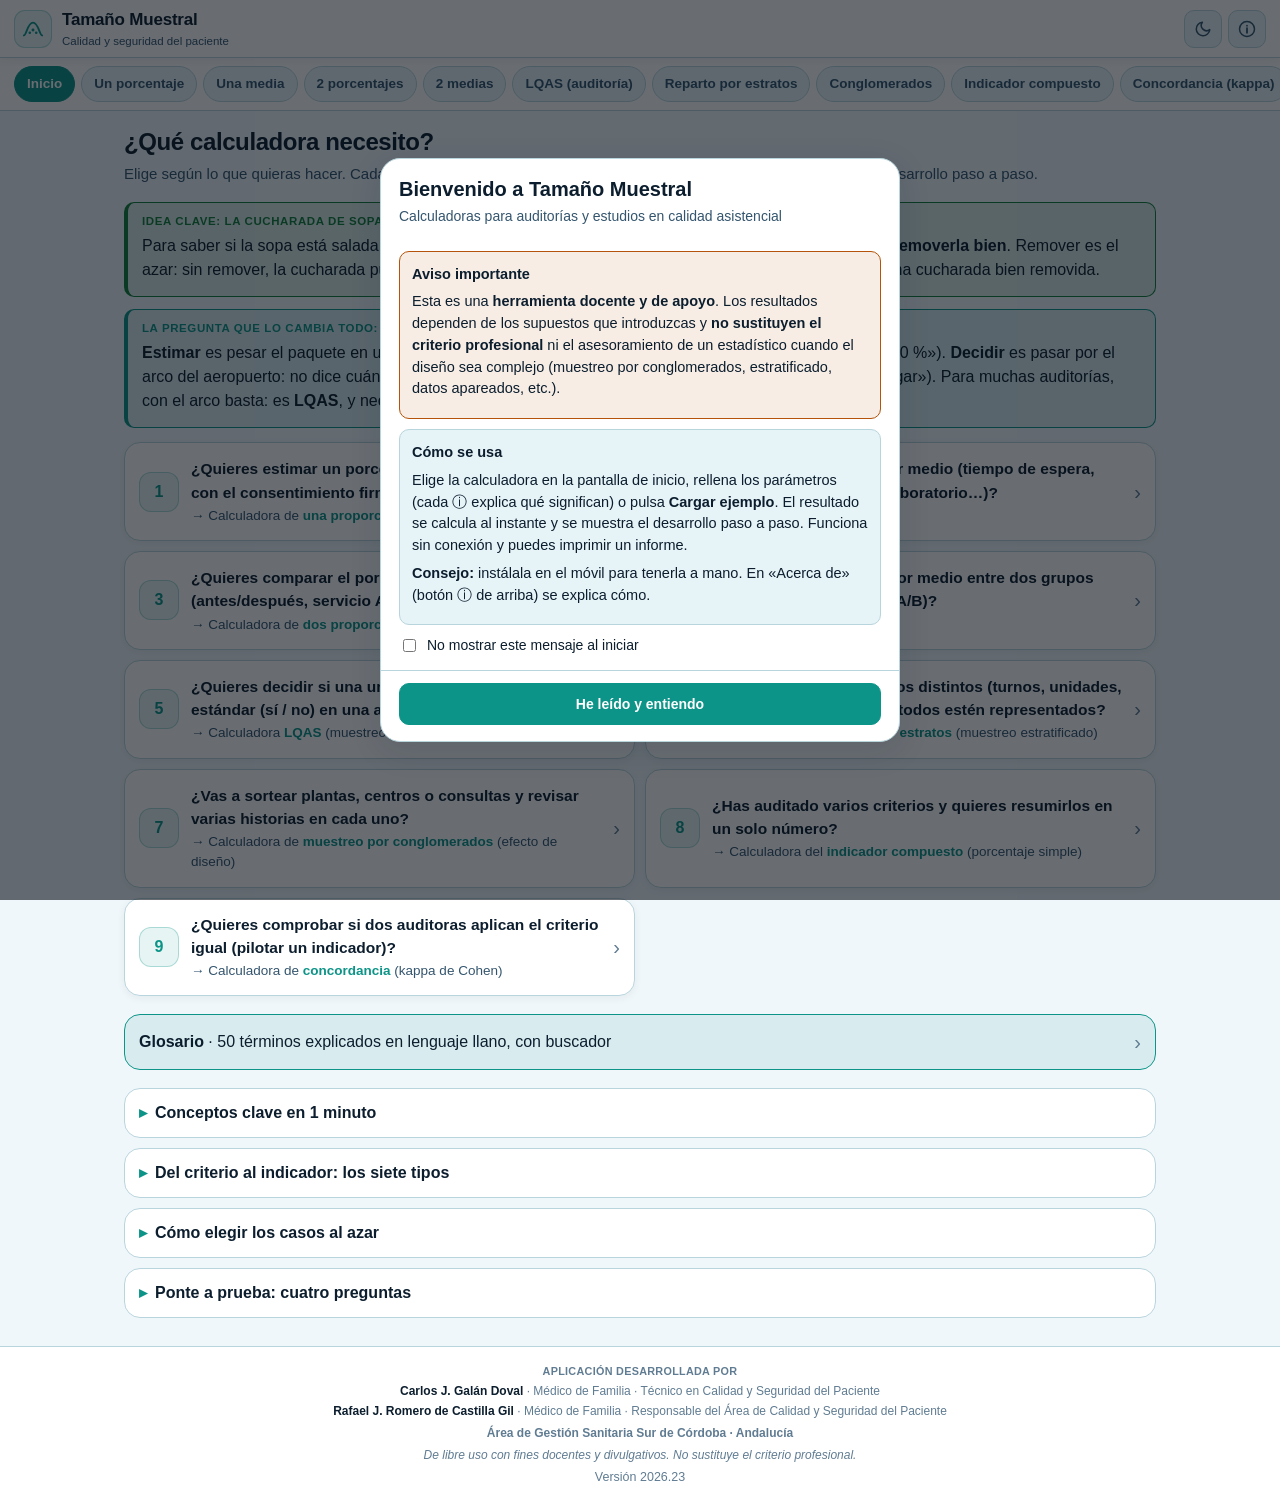
==== commit 375e62e8: "Edición independiente 2026.18 Co-Authored-By: Claude Opus 5.5 <noreply@anthropic.com>" ====
--- a/tamano-muestral/index.html
+++ b/tamano-muestral/index.html
@@ -22,7 +22,7 @@
       document.documentElement.setAttribute("data-tema", t);
     })();
   </script>
-  <link rel="stylesheet" href="styles.css?v=2026.22" />
+  <link rel="stylesheet" href="styles.css?v=2026.23" />
 </head>
 <body>
 
@@ -148,7 +148,7 @@
     </div>
   </div>
 
-  <script src="stats.js?v=2026.22"></script>
-  <script src="app.js?v=2026.22"></script>
+  <script src="stats.js?v=2026.23"></script>
+  <script src="app.js?v=2026.23"></script>
 </body>
 </html>
